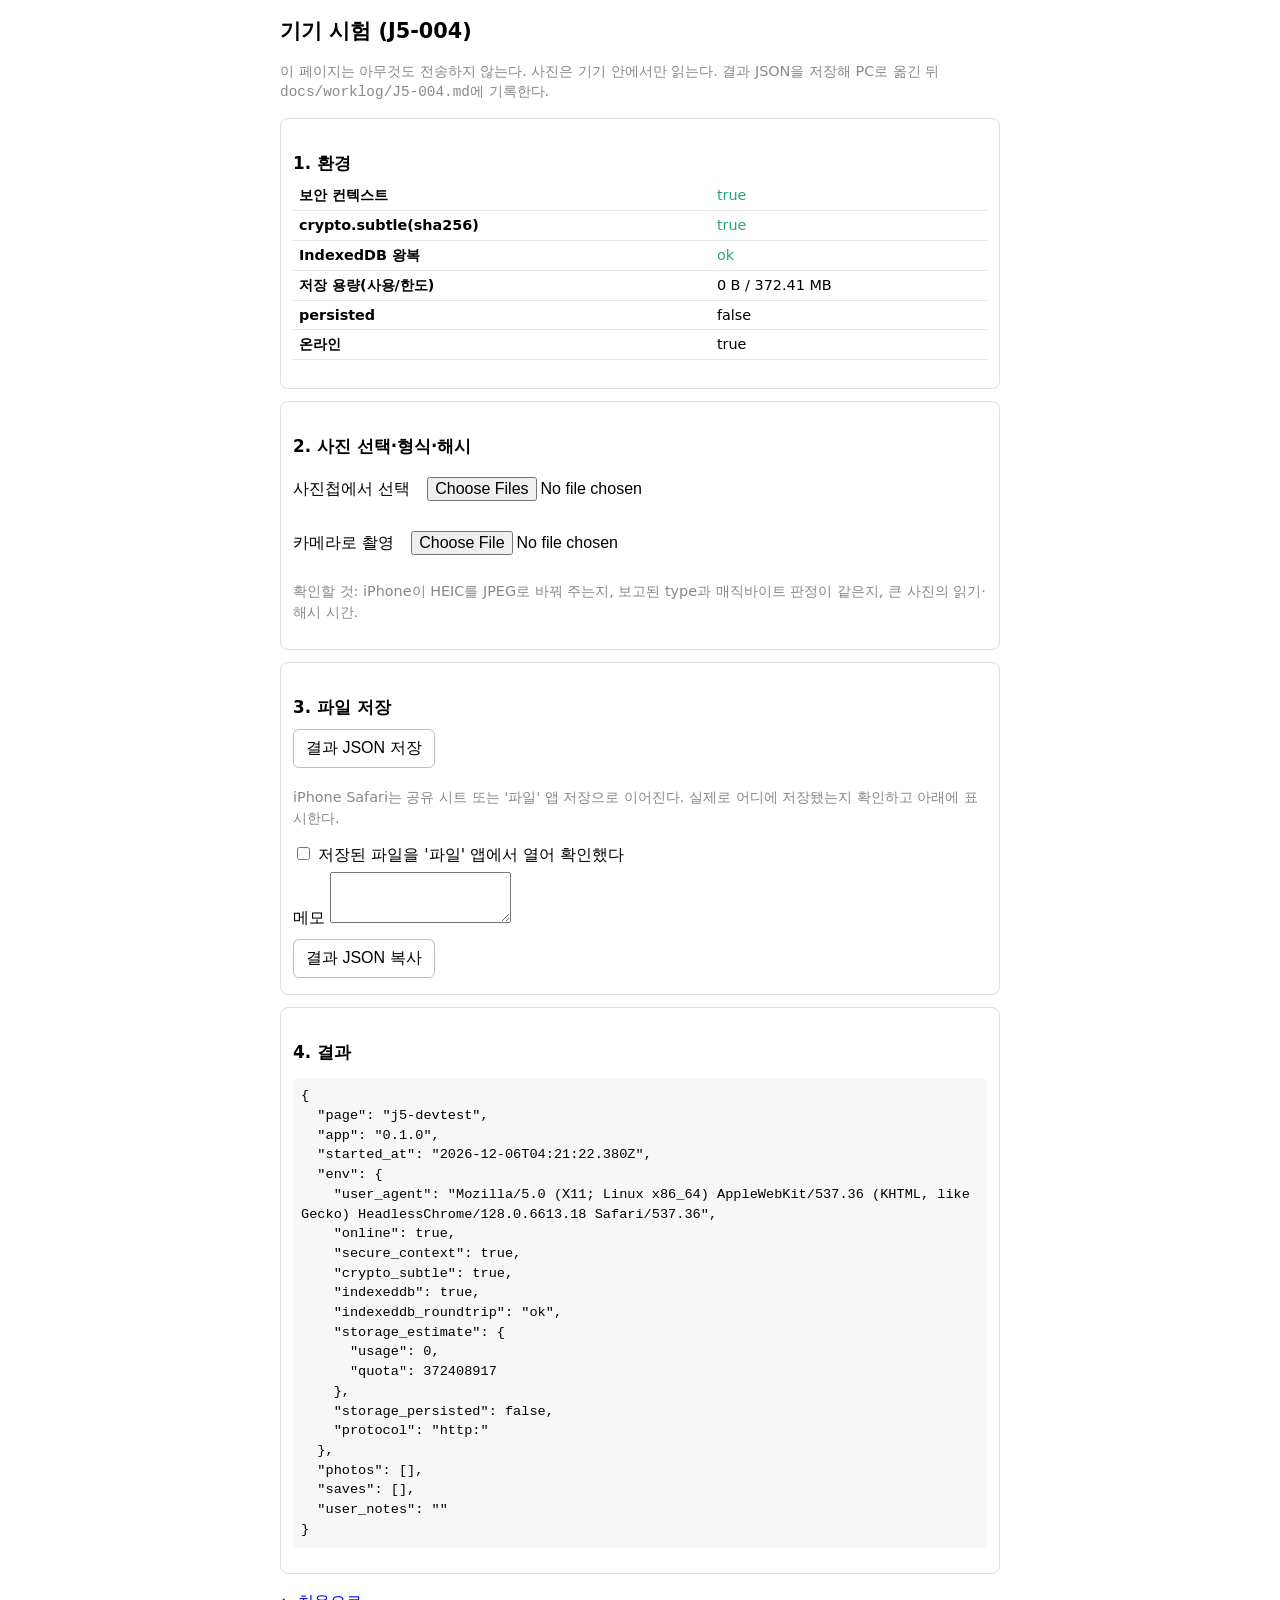
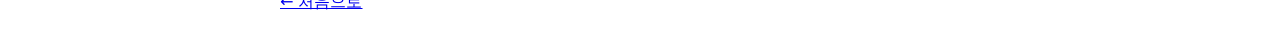
==== web/devtest.html @ b5958260 "J5-004: web 앱 뼈대와 기기 시험 페이지 - web/index.html·app/main.js: R1a 뼈대. CSP default-src 'self', 외부 통신·서비스 " ====
<!doctype html>
<html lang="ko">
<head>
<meta charset="utf-8">
<meta name="viewport" content="width=device-width, initial-scale=1">
<meta http-equiv="Content-Security-Policy" content="default-src 'self'; img-src 'self' blob:; object-src 'none'; base-uri 'none'; form-action 'none'; connect-src 'none'">
<title>J5 기기 시험</title>
<link rel="stylesheet" href="styles.css">
</head>
<body>
<h1>기기 시험 (J5-004)</h1>
<p class="muted">이 페이지는 아무것도 전송하지 않는다. 사진은 기기 안에서만 읽는다. 결과 JSON을 저장해 PC로 옮긴 뒤 <code>docs/worklog/J5-004.md</code>에 기록한다.</p>

<section>
  <h2>1. 환경</h2>
  <table id="env"></table>
  <p id="env-note" class="warn"></p>
</section>

<section>
  <h2>2. 사진 선택·형식·해시</h2>
  <label>사진첩에서 선택 <input id="pick-library" type="file" accept="image/*" multiple></label>
  <label>카메라로 촬영 <input id="pick-camera" type="file" accept="image/*" capture="environment"></label>
  <p class="muted">확인할 것: iPhone이 HEIC를 JPEG로 바꿔 주는지, 보고된 type과 매직바이트 판정이 같은지, 큰 사진의 읽기·해시 시간.</p>
  <div id="photos"></div>
</section>

<section>
  <h2>3. 파일 저장</h2>
  <button id="save">결과 JSON 저장</button>
  <p class="muted">iPhone Safari는 공유 시트 또는 '파일' 앱 저장으로 이어진다. 실제로 어디에 저장됐는지 확인하고 아래에 표시한다.</p>
  <label><input id="confirm-save" type="checkbox"> 저장된 파일을 '파일' 앱에서 열어 확인했다</label>
  <label>메모 <textarea id="notes" rows="3" style="width:100%"></textarea></label>
  <button id="copy">결과 JSON 복사</button> <span id="copy-note" class="muted"></span>
</section>

<section>
  <h2>4. 결과</h2>
  <pre id="results"></pre>
</section>
<p><a href="index.html">← 처음으로</a></p>
<script type="module" src="app/devtest.js"></script>
</body>
</html>
---- web/styles.css ----
:root { color-scheme: light dark; font-family: -apple-system, system-ui, sans-serif; line-height: 1.45; }
body { margin: 0; padding: 16px; max-width: 720px; margin-inline: auto; }
h1 { font-size: 1.3rem; margin: 0 0 8px; }
h2 { font-size: 1.05rem; margin: 20px 0 6px; }
section { border: 1px solid #8884; border-radius: 8px; padding: 12px; margin: 12px 0; }
button, input[type=file] { font-size: 1rem; padding: 8px 12px; margin: 4px 0; }
button { border: 1px solid #8888; border-radius: 6px; background: transparent; color: inherit; }
button:disabled { opacity: .5; }
pre { white-space: pre-wrap; word-break: break-all; font-size: .85rem; background: #8881; padding: 8px; border-radius: 6px; }
.muted { color: #888; font-size: .9rem; }
.ok { color: #2a7; } .bad { color: #c33; } .warn { color: #c80; }
label { display: block; margin: 6px 0; }
table { border-collapse: collapse; width: 100%; font-size: .9rem; }
td, th { border-bottom: 1px solid #8883; padding: 4px 6px; text-align: left; vertical-align: top; }
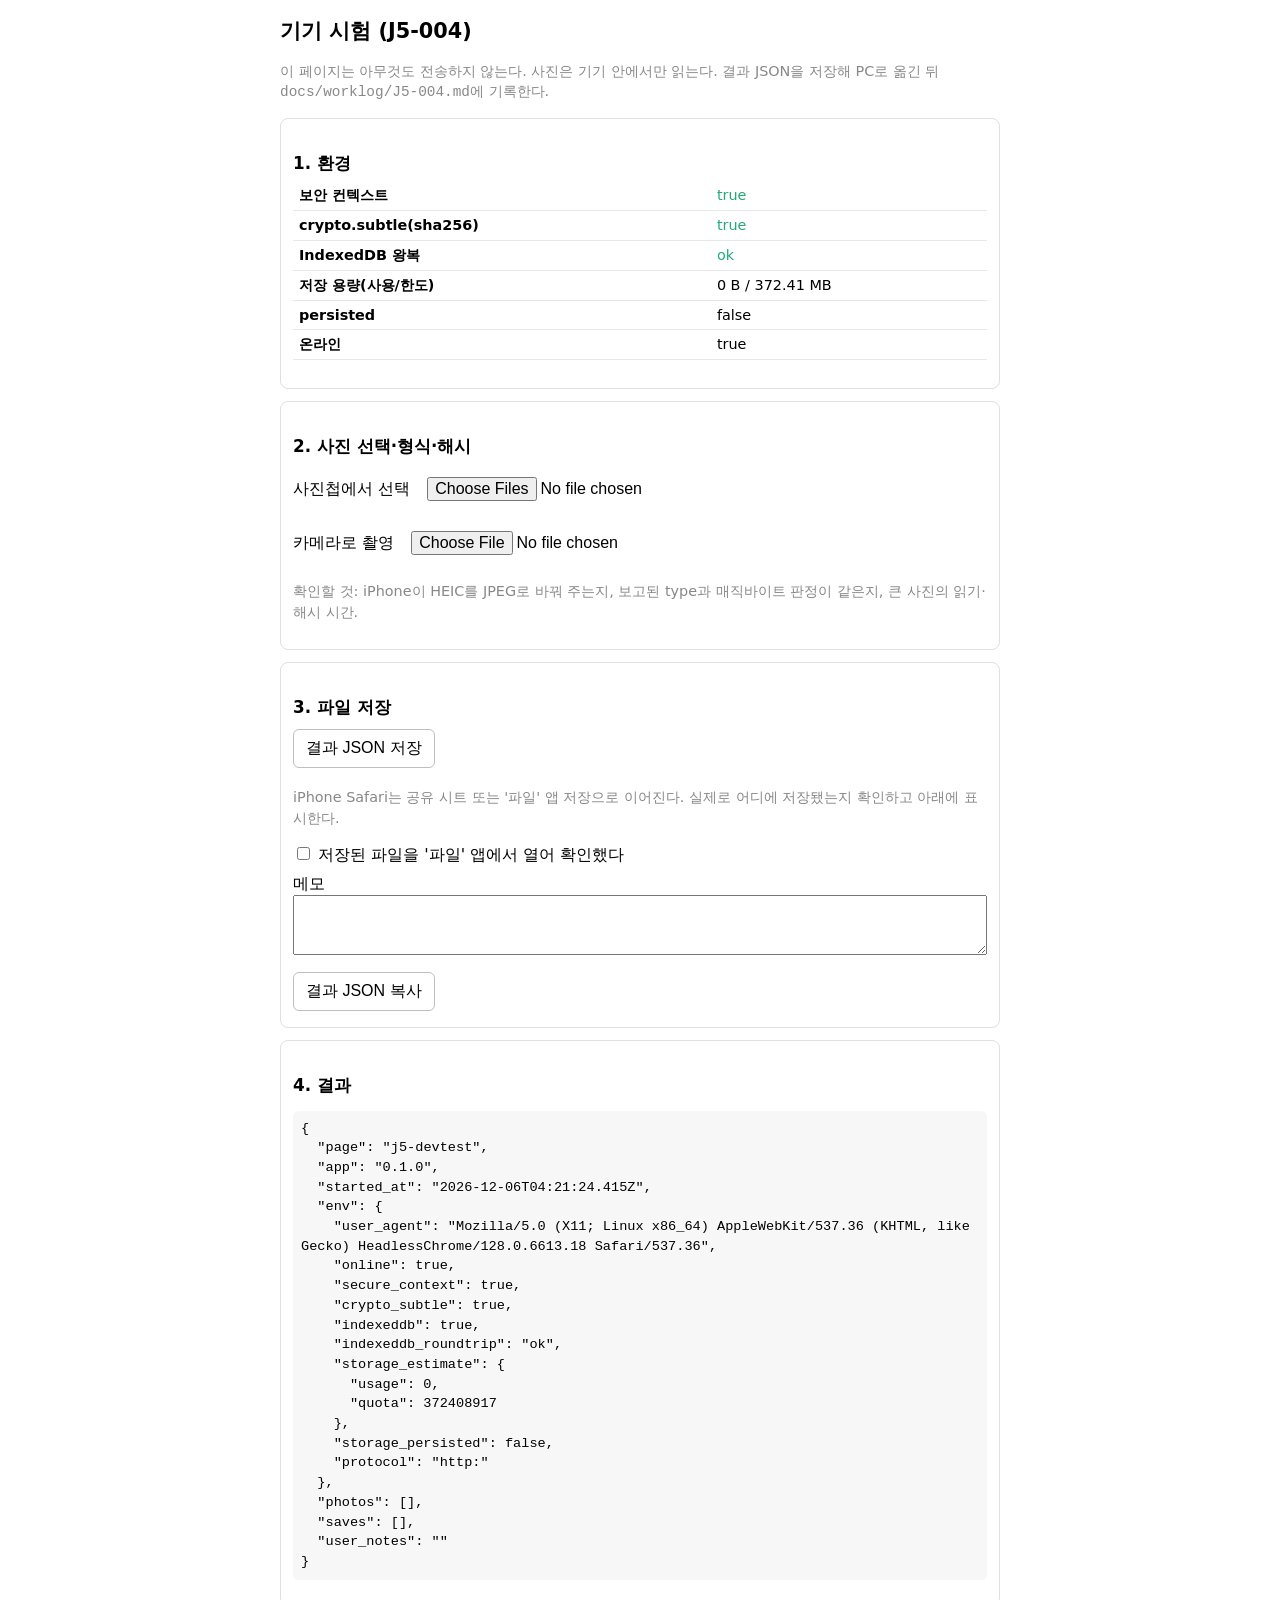
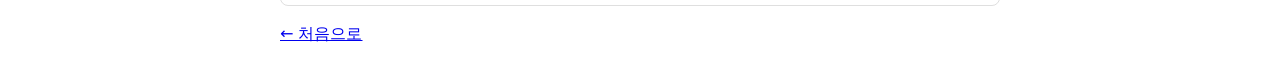
==== commit cf1b1a75: "J5-004: 인라인 style 제거(CSP), SVG favicon 추가 헤드리스 Chromium CDP 점검에서 확인한 CSP 위반 로그와 favicon 404를 정리했다.  " ====
--- a/web/devtest.html
+++ b/web/devtest.html
@@ -5,6 +5,7 @@
 <meta name="viewport" content="width=device-width, initial-scale=1">
 <meta http-equiv="Content-Security-Policy" content="default-src 'self'; img-src 'self' blob:; object-src 'none'; base-uri 'none'; form-action 'none'; connect-src 'none'">
 <title>J5 기기 시험</title>
+<link rel="icon" href="favicon.svg" type="image/svg+xml">
 <link rel="stylesheet" href="styles.css">
 </head>
 <body>
@@ -30,7 +31,7 @@
   <button id="save">결과 JSON 저장</button>
   <p class="muted">iPhone Safari는 공유 시트 또는 '파일' 앱 저장으로 이어진다. 실제로 어디에 저장됐는지 확인하고 아래에 표시한다.</p>
   <label><input id="confirm-save" type="checkbox"> 저장된 파일을 '파일' 앱에서 열어 확인했다</label>
-  <label>메모 <textarea id="notes" rows="3" style="width:100%"></textarea></label>
+  <label>메모 <textarea id="notes" rows="3"></textarea></label>
   <button id="copy">결과 JSON 복사</button> <span id="copy-note" class="muted"></span>
 </section>
 
--- a/web/styles.css
+++ b/web/styles.css
@@ -12,3 +12,4 @@
 label { display: block; margin: 6px 0; }
 table { border-collapse: collapse; width: 100%; font-size: .9rem; }
 td, th { border-bottom: 1px solid #8883; padding: 4px 6px; text-align: left; vertical-align: top; }
+textarea { width: 100%; box-sizing: border-box; font-size: 1rem; }
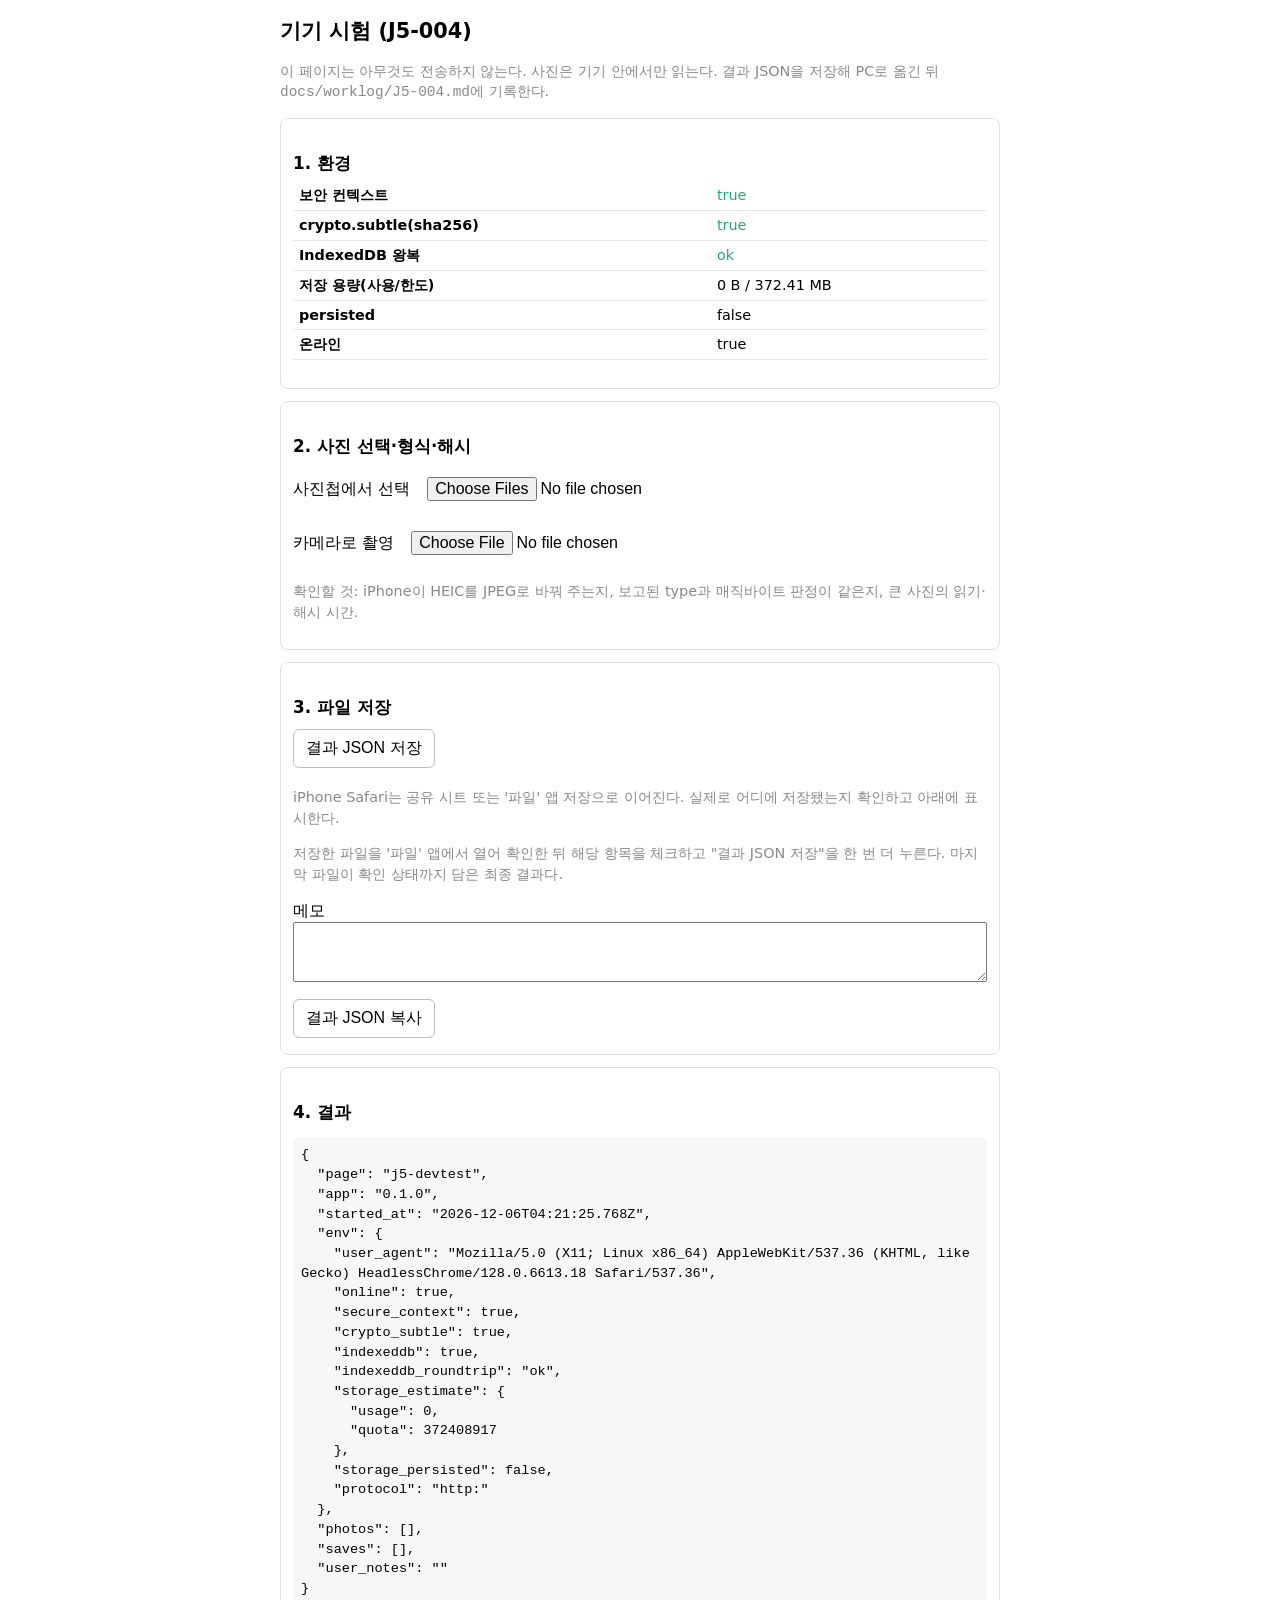
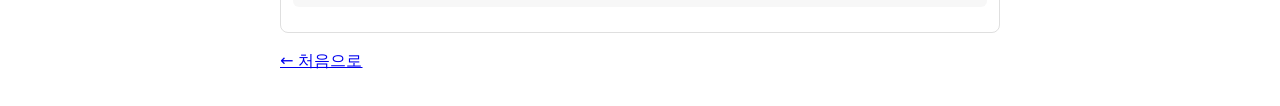
==== commit b5780363: "J5-004: 리뷰 반영 - 저장 항목별 확인, 결과 JSON에 저장 시도 포함, 파일명 텍스트 렌더링 - 저장 시도마다 확인 체크박스를 따로 두어 다른 시도를 확인된 것으로 기록" ====
--- a/web/devtest.html
+++ b/web/devtest.html
@@ -30,7 +30,8 @@
   <h2>3. 파일 저장</h2>
   <button id="save">결과 JSON 저장</button>
   <p class="muted">iPhone Safari는 공유 시트 또는 '파일' 앱 저장으로 이어진다. 실제로 어디에 저장됐는지 확인하고 아래에 표시한다.</p>
-  <label><input id="confirm-save" type="checkbox"> 저장된 파일을 '파일' 앱에서 열어 확인했다</label>
+  <div id="saves"></div>
+  <p class="muted">저장한 파일을 '파일' 앱에서 열어 확인한 뒤 해당 항목을 체크하고 "결과 JSON 저장"을 한 번 더 누른다. 마지막 파일이 확인 상태까지 담은 최종 결과다.</p>
   <label>메모 <textarea id="notes" rows="3"></textarea></label>
   <button id="copy">결과 JSON 복사</button> <span id="copy-note" class="muted"></span>
 </section>
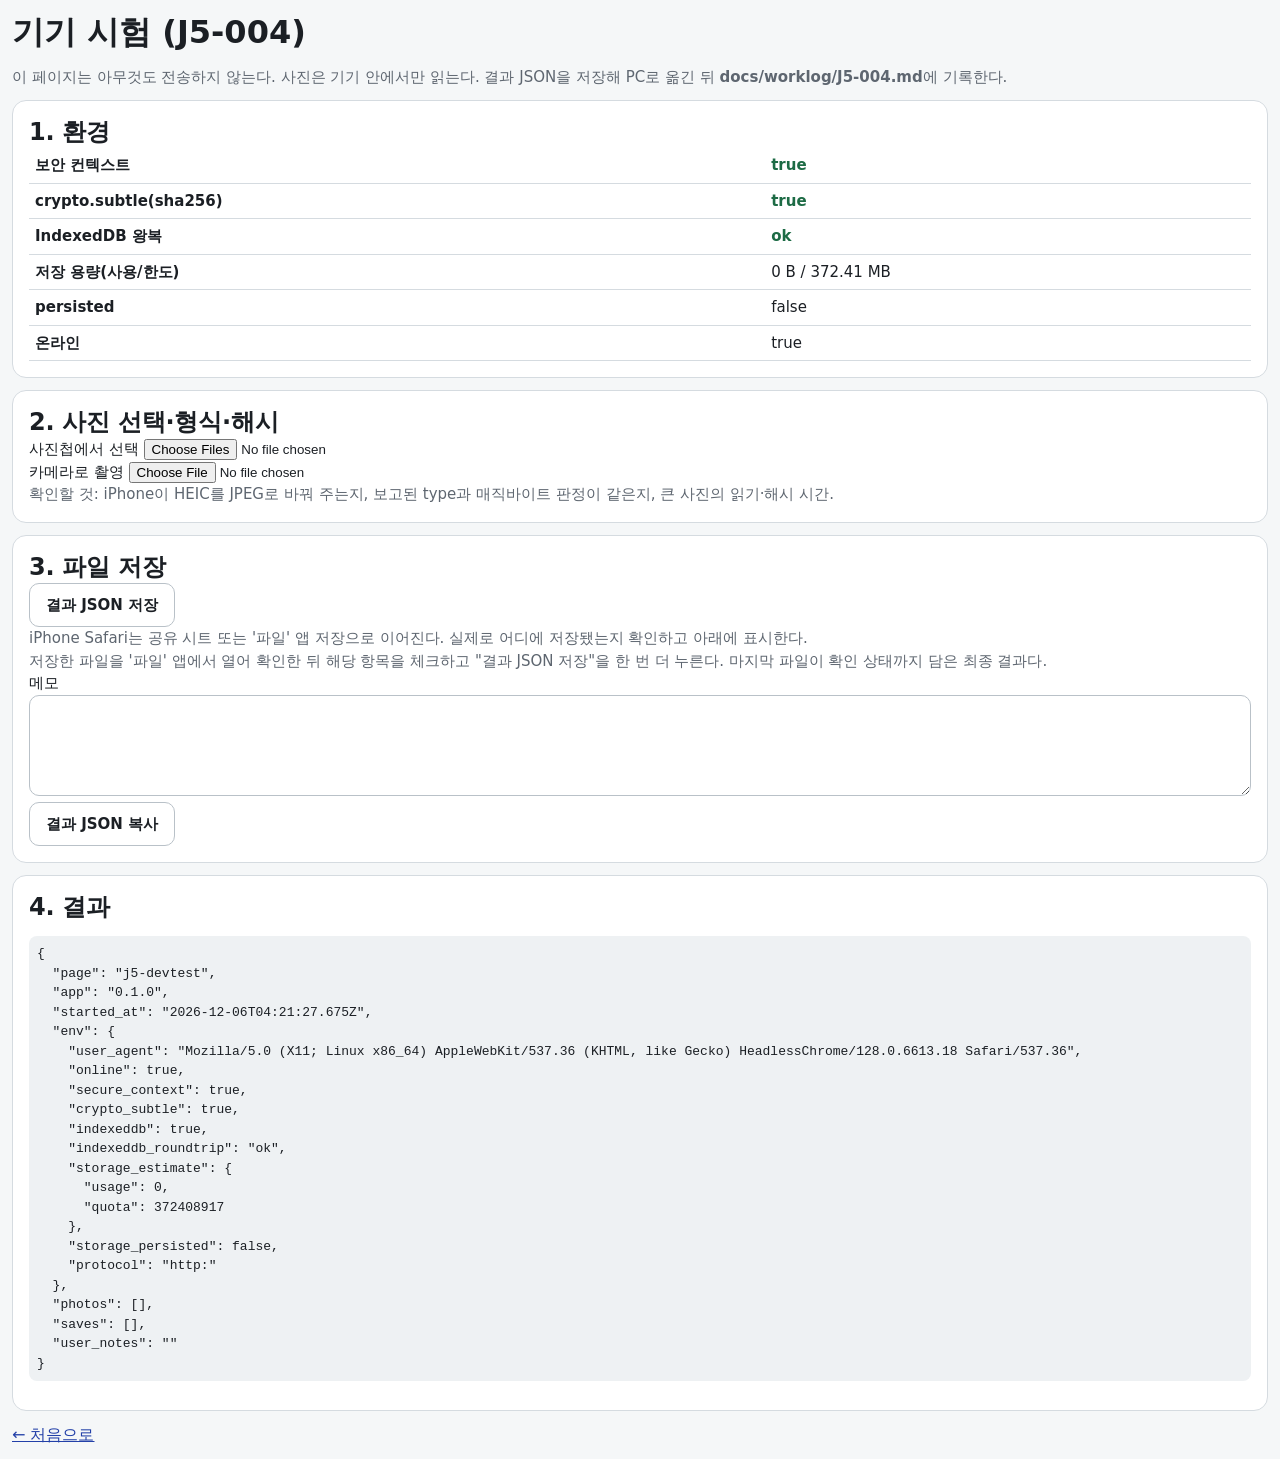
==== commit bb03f349: "J5-059: 정적 HTTPS 배포 준비 (Cloudflare Pages, j5.dooduk.com) - ADR-24: web/ 폴더만 Cloudflare Pages 에 빌드 없이" ====
--- a/web/devtest.html
+++ b/web/devtest.html
@@ -40,7 +40,7 @@
   <h2>4. 결과</h2>
   <pre id="results"></pre>
 </section>
-<p><a href="index.html">← 처음으로</a></p>
+<p><a href="./">← 처음으로</a></p>
 <script type="module" src="app/devtest.js"></script>
 </body>
 </html>
--- a/web/styles.css
+++ b/web/styles.css
@@ -1,15 +1,472 @@
-:root { color-scheme: light dark; font-family: -apple-system, system-ui, sans-serif; line-height: 1.45; }
-body { margin: 0; padding: 16px; max-width: 720px; margin-inline: auto; }
-h1 { font-size: 1.3rem; margin: 0 0 8px; }
-h2 { font-size: 1.05rem; margin: 20px 0 6px; }
-section { border: 1px solid #8884; border-radius: 8px; padding: 12px; margin: 12px 0; }
-button, input[type=file] { font-size: 1rem; padding: 8px 12px; margin: 4px 0; }
-button { border: 1px solid #8888; border-radius: 6px; background: transparent; color: inherit; }
-button:disabled { opacity: .5; }
-pre { white-space: pre-wrap; word-break: break-all; font-size: .85rem; background: #8881; padding: 8px; border-radius: 6px; }
-.muted { color: #888; font-size: .9rem; }
-.ok { color: #2a7; } .bad { color: #c33; } .warn { color: #c80; }
-label { display: block; margin: 6px 0; }
-table { border-collapse: collapse; width: 100%; font-size: .9rem; }
-td, th { border-bottom: 1px solid #8883; padding: 4px 6px; text-align: left; vertical-align: top; }
-textarea { width: 100%; box-sizing: border-box; font-size: 1rem; }
+/* 종로5가 투자지도 현장 앱 (J5-054 "지적 야장"). 외부 글꼴·이미지·프레임워크 없음 (CSP default-src 'self'). 인라인 style 속성은 쓰지 않는다.
+   측량 야장과 지적도에서 가져온 색: 차가운 종이 바탕, 먹 글, 청색 잉크(주 행동·선택), 지적 적색(지도의 필지선·지번에만), 형광펜 노랑(아직 PC 로 보내지 않은 기록).
+   라이트·다크는 토큰만 바꾼다. */
+
+:root {
+  color-scheme: light;
+  --paper: #f5f7f8;      /* 바탕: 차가운 야장 종이 */
+  --sheet: #ffffff;      /* 시트·입력면 */
+  --sheet-2: #eef1f3;    /* 눌린 면·보조 면 */
+  --ink: #1b1f24;        /* 본문 */
+  --pencil: #5e6670;     /* 보조 글 */
+  --rule: #d5dbe0;       /* 괘선 */
+  --rule-strong: #b9c1c8;
+  --blue: #2340a8;       /* 청색 잉크: 주 행동·선택 */
+  --blue-ink: #ffffff;
+  --blue-soft: #e6ebfa;
+  --cad: #c8372d;        /* 지적 적색: 필지선·지번 (장식에 쓰지 않는다) */
+  --marker: #ffe14d;     /* 형광펜: 보낼 기록 */
+  --marker-ink: #2b2500;
+  --ok: #1d6b45;
+  --ok-soft: #e2f1e8;
+  --warn: #8a4b00;
+  --warn-soft: #fff1dc;
+  --danger: #a12a24;
+  --danger-soft: #fbe9e7;
+  --map-bg: #eceff1;
+  --bm-road: #ffffff;
+  --bm-building: #dce1e5;
+  --shadow-float: 0 1px 2px rgba(16, 24, 32, .12), 0 6px 20px rgba(16, 24, 32, .10);
+  --shadow-sheet: 0 -1px 0 rgba(16, 24, 32, .06), 0 -8px 28px rgba(16, 24, 32, .10);
+
+  --t-xs: .8125rem;   /* 13 */
+  --t-s: .9375rem;    /* 15 */
+  --t-m: 1.0625rem;   /* 17 본문 (햇빛 아래에서 읽히는 크기) */
+  --t-l: 1.25rem;     /* 20 */
+  --t-xl: 1.5rem;     /* 24 */
+  --t-xxl: 1.875rem;  /* 30 지번 */
+
+  --s-1: 4px; --s-2: 8px; --s-3: 12px; --s-4: 16px; --s-5: 24px; --s-6: 32px;
+  --r-btn: 10px; --r-card: 14px; --r-sheet: 18px; --r-pill: 999px;
+  --touch: 44px;
+  --appbar-h: 48px;
+  --banner-h: 0px;       /* 오프라인 배너의 실제 높이 (main.js syncBannerSpace) */
+  --nav-h: 58px;
+  --safe-top: env(safe-area-inset-top, 0px);
+  --safe-bottom: env(safe-area-inset-bottom, 0px);
+  --content-max: 720px;
+  font-family: -apple-system, BlinkMacSystemFont, "Apple SD Gothic Neo", "Pretendard Variable", Pretendard, "Noto Sans KR", system-ui, sans-serif;
+  font-size: 16px;
+  line-height: 1.5;
+  -webkit-text-size-adjust: 100%;
+  font-feature-settings: "tnum" 1;
+}
+@media (prefers-color-scheme: dark) {
+  :root {
+    color-scheme: dark;
+    --paper: #121518; --sheet: #1b1f24; --sheet-2: #252a31; --ink: #e8ebee; --pencil: #9aa3ad; --rule: #2e353d; --rule-strong: #46505a;
+    --blue: #8ea6ff; --blue-ink: #0d1430; --blue-soft: #1e2747; --cad: #f07a6e; --marker: #ffe14d; --marker-ink: #2b2500;
+    --ok: #74c99c; --ok-soft: #173023; --warn: #e8ad52; --warn-soft: #33270f; --danger: #f28b82; --danger-soft: #3a1f1d;
+    --map-bg: #161a1e; --bm-road: #2a3036; --bm-building: #303841;
+    --shadow-float: 0 0 0 1px #2e353d, 0 6px 20px rgba(0, 0, 0, .4); --shadow-sheet: 0 -1px 0 #2e353d, 0 -8px 28px rgba(0, 0, 0, .45);
+  }
+}
+
+/* ---- 기본 ---- */
+* { box-sizing: border-box; }
+[hidden] { display: none !important; }
+html, body { margin: 0; }
+body { background: var(--paper); color: var(--ink); min-height: 100%; }
+h1, h2, h3, h4 { margin: 0; line-height: 1.3; text-wrap: balance; font-weight: 700; }
+h2 { font-size: var(--t-xl); letter-spacing: -.01em; }
+h3 { font-size: var(--t-m); }
+h4 { font-size: var(--t-s); }
+h2:focus, h3:focus { outline: none; } /* 화면 전환 시 프로그램으로 옮기는 포커스(조작 대상 아님). 조작 요소는 아래 focus-visible */
+p { margin: 0; }
+a { color: var(--blue); }
+code { font-family: inherit; font-weight: 600; overflow-wrap: anywhere; }
+.num { font-variant-numeric: tabular-nums; overflow-wrap: anywhere; }
+.small { font-size: var(--t-xs); }
+.pencil, .muted { color: var(--pencil); font-size: var(--t-s); }
+.pencil.small { font-size: var(--t-xs); }
+.help { color: var(--pencil); font-size: var(--t-s); line-height: 1.6; }
+.note { font-size: var(--t-s); }
+.note:empty { display: none; }
+.ok { color: var(--ok); font-size: var(--t-s); font-weight: 600; }
+.bad { color: var(--danger); font-size: var(--t-s); font-weight: 600; }
+.warn { color: var(--warn); font-size: var(--t-s); font-weight: 600; }
+.count { color: var(--pencil); font-size: var(--t-m); font-weight: 600; }
+.sr-only { position: absolute; width: 1px; height: 1px; overflow: hidden; clip: rect(0 0 0 0); white-space: nowrap; }
+:focus-visible { outline: 3px solid var(--blue); outline-offset: 2px; }
+@media (prefers-reduced-motion: reduce) { *, *::before, *::after { transition: none !important; animation: none !important; scroll-behavior: auto !important; } }
+
+/* ---- 앱 바 ---- */
+.appbar { position: fixed; top: 0; left: 0; right: 0; z-index: 20; background: var(--paper); border-bottom: 1px solid var(--rule); padding-top: var(--safe-top); }
+.appbar-inner { height: var(--appbar-h); padding: 0 var(--s-4); display: flex; align-items: center; gap: var(--s-3); max-width: 1200px; margin-inline: auto; }
+.wordmark { font-size: var(--t-s); font-weight: 700; letter-spacing: -.01em; }
+.mode-badge { margin-left: auto; border-radius: var(--r-pill); padding: 3px 11px; font-size: var(--t-xs); font-weight: 700; color: var(--pencil); border: 1.5px dashed var(--rule-strong); white-space: nowrap; }
+.mode-badge.mode-private_real { color: var(--blue-ink); background: var(--blue); border: 1.5px solid var(--blue); }
+.banner { display: block; padding: 8px var(--s-4); font-size: var(--t-s); font-weight: 600; }
+.banner-offline { background: var(--warn-soft); color: var(--warn); border-top: 1px solid var(--rule); }
+.banner-error { background: var(--danger-soft); color: var(--danger); margin: var(--s-4); border-radius: var(--r-btn); }
+
+main { padding-top: calc(var(--appbar-h) + var(--safe-top) + var(--banner-h)); padding-bottom: calc(var(--nav-h) + var(--safe-bottom) + var(--s-2)); }
+
+/* ---- 버튼 ---- */
+button { font: inherit; font-size: var(--t-s); font-weight: 700; min-height: var(--touch); padding: 8px 16px; border-radius: var(--r-btn); border: 1.5px solid var(--rule-strong); background: var(--sheet); color: var(--ink); cursor: pointer; -webkit-tap-highlight-color: transparent; }
+button:active:not(:disabled) { background: var(--sheet-2); }
+button:disabled { opacity: .4; cursor: default; }
+button.primary { background: var(--blue); color: var(--blue-ink); border-color: var(--blue); }
+button.primary:active:not(:disabled) { filter: brightness(.92); background: var(--blue); }
+button.secondary { color: var(--blue); border-color: var(--blue); }
+button.danger { color: var(--danger); border-color: currentColor; background: transparent; }
+button.quiet { background: transparent; border-color: transparent; color: var(--blue); padding-inline: 4px; font-weight: 600; }
+button.big { min-height: 52px; font-size: var(--t-m); }
+.file-btn { display: inline-flex; align-items: center; justify-content: center; min-height: var(--touch); padding: 8px 16px; border-radius: var(--r-btn); border: 1.5px solid var(--blue); color: var(--blue); font-weight: 700; font-size: var(--t-s); cursor: pointer; position: relative; overflow: hidden; background: var(--sheet); text-align: center; }
+.file-btn.primary-file { background: var(--blue); color: var(--blue-ink); }
+.file-btn.wide { width: 100%; }
+.file-btn.camera { min-height: 56px; border-style: dashed; font-size: var(--t-m); }
+.file-btn input { position: absolute; inset: 0; opacity: 0; width: 100%; height: 100%; cursor: pointer; font-size: 1rem; }
+.file-btn:focus-within { outline: 3px solid var(--blue); outline-offset: 2px; }
+.card-actions { display: flex; flex-wrap: wrap; gap: var(--s-2); align-items: center; }
+.card-actions > .big { flex: 1 1 auto; }
+/* 지도 위의 원형·사각 도구 버튼 */
+.tool { min-width: var(--touch); min-height: var(--touch); padding: 0 10px; border-radius: 12px; border: 1px solid var(--rule); background: var(--sheet); color: var(--ink); font-size: 1.25rem; font-weight: 600; line-height: 1; box-shadow: var(--shadow-float); }
+.tool[aria-pressed="true"] { background: var(--blue); color: var(--blue-ink); border-color: var(--blue); }
+.tool.close { box-shadow: none; border-color: transparent; background: transparent; font-size: 1.1rem; color: var(--pencil); }
+
+/* ---- 폼 ---- */
+label { display: block; font-size: var(--t-s); }
+.field { display: grid; gap: 6px; }
+.field > span:first-child, .field-name { font-weight: 700; font-size: var(--t-s); }
+.field-hint { color: var(--pencil); font-size: var(--t-xs); line-height: 1.55; }
+input[type=text], input[type=search], input[type=password], input[type=number], input[type=datetime-local], input[type=date], select, textarea {
+  width: 100%; font: inherit; font-size: var(--t-m); color: var(--ink); background: var(--sheet); border: 1.5px solid var(--rule-strong); border-radius: var(--r-btn); padding: 10px 12px; min-height: var(--touch);
+}
+input:focus, select:focus, textarea:focus { border-color: var(--blue); outline: none; box-shadow: 0 0 0 3px var(--blue-soft); }
+textarea { resize: vertical; line-height: 1.55; }
+.check { display: flex; align-items: center; gap: var(--s-2); min-height: var(--touch); }
+.check input { width: 22px; height: 22px; margin: 0; accent-color: var(--blue); }
+.stack { display: grid; gap: var(--s-4); }
+
+/* ---- 배지 ---- */
+.badge { display: inline-block; border-radius: var(--r-pill); padding: 1px 9px; font-size: .75rem; font-weight: 700; vertical-align: middle; white-space: nowrap; background: var(--sheet-2); color: var(--pencil); }
+.badges { display: inline-flex; flex-wrap: wrap; gap: 4px; }
+.badges:empty { display: none; }
+.badge.mode-synthetic { background: transparent; color: var(--pencil); border: 1px dashed var(--rule-strong); }
+.badge.mode-private_real { background: var(--blue-soft); color: var(--blue); }
+.badge.state-saved { background: var(--marker); color: var(--marker-ink); }
+.badge.state-exported { background: var(--sheet-2); color: var(--pencil); }
+.badge.status-change_observed { background: var(--ink); color: var(--paper); }
+.badge.status-no_change { background: var(--sheet-2); color: var(--ink); }
+.badge.status-hard_to_confirm { background: transparent; color: var(--pencil); border: 1px solid var(--rule-strong); }
+.badge.src-device { background: var(--sheet-2); color: var(--ink); }
+.badge.src-pc { background: var(--blue-soft); color: var(--blue); }
+.badge.track-watchlist { background: var(--blue-soft); color: var(--blue); }
+.badge.track-purchase_ready { background: var(--ok-soft); color: var(--ok); }
+.badge.track-background { background: var(--sheet-2); color: var(--pencil); }
+.badge.track-hold { background: var(--warn-soft); color: var(--warn); }
+.badge.track-excluded, .badge.track-archived { background: var(--sheet-2); color: var(--pencil); text-decoration: line-through; }
+.badge.src-pending { background: var(--warn-soft); color: var(--warn); }
+.badge.match-exact { background: var(--ok-soft); color: var(--ok); }
+.badge.match-prefix { background: var(--warn-soft); color: var(--warn); }
+.badge.kind-transaction { background: var(--ink); color: var(--paper); }
+.badge.kind-attrs { background: var(--sheet-2); color: var(--cad); }
+
+/* ---- 줄 목록 (야장의 괘선) ---- */
+ul.rows { list-style: none; margin: 0; padding: 0; border-top: 1px solid var(--rule); }
+ul.rows > li { border-bottom: 1px solid var(--rule); }
+ul.rows > li.empty { padding: var(--s-4) 0; color: var(--pencil); font-size: var(--t-s); }
+ul.plain { list-style: none; padding: 0; margin: 0; }
+ul.plain li { padding: 8px 0; border-top: 1px solid var(--rule); font-size: var(--t-s); }
+ul.plain li:first-child { border-top: none; }
+ul.plain li.empty { color: var(--pencil); }
+
+/* 대상 줄: 왼쪽 큰 칸은 고르기(지도에서 보기), 오른쪽은 바로 기록 */
+.target-list > li { display: grid; grid-template-columns: 1fr auto; align-items: center; gap: 0 var(--s-2); position: relative; }
+.target-list > li.selected::before { content: ""; position: absolute; left: calc(-1 * var(--s-4)); top: 8px; bottom: 8px; width: 4px; border-radius: 0 3px 3px 0; background: var(--blue); }
+.row-main { display: grid; gap: 2px; text-align: left; width: 100%; min-height: 64px; padding: 10px 0; border: none; border-radius: 0; background: transparent; color: inherit; font-weight: 400; }
+.row-main:active:not(:disabled) { background: transparent; }
+.row-main .title { font-size: var(--t-m); font-weight: 700; overflow-wrap: anywhere; }
+.row-main .sub { font-size: var(--t-xs); color: var(--pencil); overflow-wrap: anywhere; }
+.row-main .meta { display: flex; flex-wrap: wrap; align-items: center; gap: 4px 8px; font-size: var(--t-xs); color: var(--pencil); }
+.row-act { min-width: 64px; }
+.row-extra { grid-column: 1 / -1; display: flex; flex-wrap: wrap; gap: 6px; align-items: center; padding-bottom: 10px; margin-top: -4px; }
+.unsent { background: var(--marker); color: var(--marker-ink); font-weight: 700; padding: 0 5px; border-radius: 3px; }
+
+/* 찾기 결과·조건 결과 */
+.pick-list > li { display: flex; align-items: center; gap: var(--s-2); padding: 8px 0; }
+.pick-list > li .title { font-weight: 700; flex: 1 1 auto; min-width: 0; overflow-wrap: anywhere; }
+.pick-list > li .sub { flex-basis: 100%; order: 3; font-size: var(--t-xs); color: var(--pencil); }
+.pick-list > li button { flex: none; }
+
+/* 필지 안의 대상 */
+.inside-list > li { display: flex; flex-wrap: wrap; align-items: center; gap: 6px 8px; padding: 8px 0; }
+.inside-list > li .title { font-weight: 700; flex: 1 1 120px; min-width: 0; }
+.inside-list > li > button { margin-left: auto; }
+.inside-list > li.empty, .inside-list > li.warn { display: block; }
+
+/* ---- 현장 화면: 지도 + 시트 ---- */
+.view-field { position: fixed; left: 0; right: 0; top: calc(var(--appbar-h) + var(--safe-top) + var(--banner-h)); bottom: calc(var(--nav-h) + var(--safe-bottom)); overflow: hidden; }
+.field-map { position: absolute; inset: 0; }
+#map-svg { display: block; width: 100%; height: 100%; background: var(--map-bg); touch-action: none; user-select: none; -webkit-user-select: none; -webkit-touch-callout: none; cursor: grab; }
+.map-empty { position: absolute; inset: 0 0 auto 0; height: 38%; display: grid; place-items: center; text-align: center; padding: var(--s-5); color: var(--pencil); font-size: var(--t-s); pointer-events: none; }
+.map-empty strong { display: block; color: var(--ink); font-size: var(--t-m); margin-bottom: 4px; }
+/* 자료가 없을 때는 지도 조작을 감춘다 (누를 것이 없다) */
+.field-map:has(#map-empty:not([hidden])) .map-tools, .field-map:has(#map-empty:not([hidden])) .map-chips { visibility: hidden; }   /* 자리는 남겨 지도 맞추기의 위쪽 여백이 바뀌지 않게 */
+.map-top { position: absolute; top: var(--s-3); left: var(--s-3); right: calc(var(--s-3) + var(--touch) + var(--s-2)); display: grid; gap: var(--s-2); justify-items: start; pointer-events: none; }
+.map-top > * { pointer-events: auto; }
+.map-search { width: 100%; max-width: 480px; display: flex; align-items: center; background: var(--sheet); border-radius: 12px; box-shadow: var(--shadow-float); border: 1px solid var(--rule); }
+.map-search input { flex: 1 1 auto; min-width: 0; border: none; background: transparent; min-height: 46px; font-size: var(--t-m); padding-left: 14px; box-shadow: none; }
+.map-search input:focus { box-shadow: none; }
+.map-search:focus-within { outline: 3px solid var(--blue); outline-offset: 1px; }
+.search-go { flex: none; white-space: nowrap; border: none; background: transparent; color: var(--blue); min-height: 46px; padding: 0 14px; }
+.map-chips { display: flex; flex-wrap: wrap; gap: 6px; }
+.chip { min-height: var(--touch); padding: 0 14px; border-radius: var(--r-pill); border: 1px solid var(--rule); background: var(--sheet); color: var(--ink); font-size: var(--t-xs); font-weight: 700; box-shadow: var(--shadow-float); white-space: nowrap; }
+.chip[aria-pressed="true"] { background: var(--ink); color: var(--paper); border-color: var(--ink); }
+.chip:disabled { opacity: .5; }
+.map-tools { position: absolute; top: var(--s-3); right: var(--s-3); display: grid; gap: var(--s-2); }
+.map-tools .tool { width: var(--touch); }
+.zone-legend { max-width: 100%; background: var(--sheet); padding: 6px 10px; border-radius: 10px; box-shadow: var(--shadow-float); }
+.field-sheet { position: absolute; left: 0; right: 0; bottom: 0; z-index: 5; background: var(--sheet); border-radius: var(--r-sheet) var(--r-sheet) 0 0; box-shadow: var(--shadow-sheet); display: flex; flex-direction: column; max-height: 62%; transition: max-height .22s ease; }
+.field-sheet[data-state="peek"] .sheet-body { display: none; }
+.field-sheet[data-state="full"] { max-height: 100%; border-radius: 0; }
+.sheet-grip { display: grid; place-items: center; width: 100%; min-height: 26px; padding: 8px 0 2px; border: none; border-radius: var(--r-sheet) var(--r-sheet) 0 0; background: transparent; }
+.sheet-grip .grip { width: 40px; height: 5px; border-radius: 3px; background: var(--rule-strong); }
+.sheet-head { display: flex; align-items: center; gap: var(--s-3); padding: 2px var(--s-4) var(--s-3); }
+.sheet-title { font-size: var(--t-l); white-space: nowrap; }
+.sheet-title .num { color: var(--pencil); font-weight: 600; }
+.sheet-counts { display: flex; flex-wrap: wrap; gap: 0 10px; font-size: var(--t-xs); color: var(--pencil); min-width: 0; }
+.sheet-counts .to-send.has .num { background: var(--marker); color: var(--marker-ink); font-weight: 700; padding: 0 4px; border-radius: 3px; }
+.sheet-head > button { margin-left: auto; flex: none; }
+.sheet-body { overflow-y: auto; overscroll-behavior: contain; padding: 0 var(--s-4) calc(var(--s-5)); display: grid; gap: var(--s-4); align-content: start; }
+
+/* 고른 대상·필지 카드 (시트 맨 위) */
+.target-card, .parcel-card, .start-card { display: grid; gap: var(--s-2); padding: var(--s-4) 0; border-bottom: 2px solid var(--ink); }
+.sheet-body > .target-card, .sheet-body > .parcel-card, .sheet-body > .start-card { padding-top: 0; }
+.card-head { display: flex; align-items: flex-start; gap: var(--s-2); }
+.card-title { flex: 1 1 auto; min-width: 0; display: grid; gap: 4px; }
+.card-title strong { font-size: var(--t-xl); line-height: 1.25; overflow-wrap: anywhere; letter-spacing: -.01em; }
+.card-title .badge { justify-self: start; }
+.card-head .close { margin: -6px -10px 0 0; }
+.jibun { font-size: var(--t-xxl) !important; font-weight: 800; }
+.start-card h3 { font-size: var(--t-l); }
+.start-card p { font-size: var(--t-s); color: var(--pencil); line-height: 1.6; }
+.start-card .quiet { justify-self: start; }
+.sub-title { margin-top: var(--s-2); color: var(--pencil); font-size: var(--t-xs); font-weight: 700; }
+
+/* 사실 목록 (필지 속성·연도별 요약) */
+ul.facts { list-style: none; margin: 0; padding: 0; display: grid; font-size: var(--t-s); }
+ul.facts li { display: grid; grid-template-columns: 6em 1fr; gap: 8px; padding: 6px 0; border-top: 1px solid var(--rule); }
+ul.facts li:first-child { border-top: none; }
+ul.facts .k { color: var(--pencil); font-size: var(--t-xs); padding-top: 2px; }
+ul.facts .v { overflow-wrap: anywhere; }
+ul.facts.price-trend li { grid-template-columns: 8.5em 1fr; }
+
+/* 연도별 표 (J5-055): 필지 카드·이력 화면. 괘선 줄, 숫자는 오른쪽 맞춤이 아니라 칸 왼쪽에 tabular-nums 로 둔다 (칸 안 보조 글과 줄 맞춤) */
+.card-years { display: grid; gap: var(--s-2); }
+.card-years > .quiet { justify-self: start; }
+table.years-table { width: 100%; border-collapse: collapse; font-size: var(--t-s); table-layout: fixed; }
+.years-table th, .years-table td { text-align: left; vertical-align: top; padding: 7px 6px 7px 0; border-top: 1px solid var(--rule); overflow-wrap: anywhere; }
+.years-table thead th { white-space: nowrap; border-top: none; padding-top: 0; color: var(--pencil); font-size: var(--t-xs); font-weight: 700; }
+.years-table thead .unit { display: block; font-weight: 400; }
+.years-table th:nth-child(1), .years-table td:nth-child(1) { width: 3.9em; white-space: nowrap; }
+.years-table th:nth-child(3), .years-table td:nth-child(3) { width: 7.2em; }
+.years-table .col-owner { width: 5.4em; }
+.years-table.no-owner .col-owner { display: none; }
+.years-table tbody th { font-weight: 700; font-variant-numeric: tabular-nums; }
+.years-table .num { font-variant-numeric: tabular-nums; font-weight: 600; }
+.years-table .none { color: var(--pencil); font-size: var(--t-xs); padding-top: 9px; }
+.years-table .delta { display: block; font-size: var(--t-xs); font-weight: 600; color: var(--pencil); }
+.years-table .cell-note { display: block; font-size: var(--t-xs); font-weight: 400; color: var(--pencil); white-space: nowrap; }
+/* 최근 거래 (J5-057) */
+.card-deals { display: grid; gap: var(--s-2); }
+.deal-list > li { display: grid; grid-template-columns: 6.6em 1fr; gap: 2px var(--s-2); padding: 8px 0; align-items: baseline; }
+.deal-date { color: var(--pencil); font-size: var(--t-xs); }
+.deal-main { display: flex; flex-wrap: wrap; align-items: baseline; gap: 2px 8px; }
+.deal-main strong { font-size: var(--t-m); }
+.deal-sub { flex-basis: 100%; color: var(--pencil); font-size: var(--t-xs); overflow-wrap: anywhere; }
+.seg { display: flex; flex-wrap: wrap; align-items: center; gap: var(--s-2); }
+.seg button { min-height: 36px; padding: 4px 14px; border-radius: var(--r-pill); font-size: var(--t-xs); border-width: 1px; }
+.seg button[aria-pressed="true"] { background: var(--ink); color: var(--paper); border-color: var(--ink); }
+
+.ext-links { display: flex; flex-wrap: wrap; align-items: center; gap: 6px; font-size: var(--t-xs); color: var(--pencil); }
+.ext-links a { display: inline-flex; align-items: center; min-height: 32px; padding: 0 10px; border: 1px solid var(--rule); border-radius: var(--r-pill); color: var(--blue); text-decoration: none; font-weight: 700; }
+
+/* 접기 */
+details.disclosure { border-top: 1px solid var(--rule); }
+details.disclosure > summary { cursor: pointer; min-height: var(--touch); display: flex; flex-wrap: wrap; align-items: center; gap: 4px 8px; font-weight: 700; font-size: var(--t-s); list-style: none; }
+details.disclosure > summary::-webkit-details-marker { display: none; }
+details.disclosure > summary::after { content: ""; margin-left: auto; width: 8px; height: 8px; border-right: 2px solid var(--pencil); border-bottom: 2px solid var(--pencil); transform: rotate(45deg) translate(-2px, -2px); transition: transform .15s; flex: none; }
+details.disclosure[open] > summary::after { transform: rotate(-135deg) translate(-2px, -2px); }
+details.disclosure[open] { padding-bottom: var(--s-3); }
+details.disclosure > :not(summary) { margin-top: var(--s-2); }
+details.disclosure.quiet > summary { color: var(--pencil); font-weight: 600; }
+.filter-grid { display: grid; grid-template-columns: repeat(2, minmax(0, 1fr)); gap: 10px; align-items: end; }
+.filter-grid label { display: grid; gap: 4px; font-size: var(--t-xs); color: var(--pencil); font-weight: 600; }
+.filter-grid .wide { grid-column: 1 / -1; }
+.filter-grid .check { display: flex; color: var(--ink); font-size: var(--t-s); }
+
+/* ---- 지도 그림 (J5-005, ADR-12) ---- */
+.pt { color: var(--blue); }
+.pt.sel { color: var(--ink); }
+.pt .hit { fill: none; pointer-events: all; }
+.pt .dot { fill: currentColor; stroke: var(--sheet); stroke-width: 2.5; }
+.pt.synthetic .dot { fill: var(--sheet); stroke: currentColor; stroke-width: 2.5; stroke-dasharray: 3 2; }
+.pt.sel .dot { fill: var(--ink); stroke: var(--marker); stroke-width: 5; stroke-dasharray: none; }
+.pt text { font-size: 12.5px; font-weight: 700; fill: var(--ink); paint-order: stroke; stroke: var(--map-bg); stroke-width: 3.5px; pointer-events: none; }
+.layer-scale line { stroke: var(--ink); stroke-width: 2; }
+.layer-scale text { font-size: 11px; font-weight: 600; fill: var(--ink); }
+.map-legend { display: flex; flex-wrap: wrap; gap: 4px 12px; color: var(--pencil); font-size: var(--t-xs); }
+.lg { display: inline-block; width: 11px; height: 11px; border-radius: 50%; vertical-align: -1px; margin-right: 4px; }
+.lg-syn { border: 1.5px dashed var(--blue); }
+.lg-real { background: var(--blue); }
+.lg-sel { background: var(--ink); box-shadow: 0 0 0 2.5px var(--marker); }
+.lg-parcel { border: 1.5px solid var(--cad); border-radius: 2px; }
+.lg-bm { background: var(--bm-building); border: 1px solid var(--rule-strong); border-radius: 2px; }
+.layer-tiles image { pointer-events: none; }
+.map-attrib { font-size: 10px; fill: var(--pencil); paint-order: stroke; stroke: var(--map-bg); stroke-width: 2.5px; pointer-events: none; }
+#map-svg.has-tiles .bm-road-area, #map-svg.has-tiles .bm-building { fill-opacity: .25; }
+#map-svg.has-tiles .bm-road { stroke-opacity: .5; }
+.layer-base path, .layer-road-labels text { pointer-events: none; }
+.bm-road-area { fill: var(--bm-road); stroke: none; }
+.bm-building { fill: var(--bm-building); fill-opacity: .9; stroke: var(--rule-strong); stroke-opacity: .6; stroke-width: .6; }
+.bm-road { fill: none; stroke: var(--bm-road); stroke-width: 2.5; stroke-linecap: round; stroke-linejoin: round; }
+.bm-road.synthetic, .bm-building.synthetic { stroke-dasharray: 3 2; }
+.bm-road-label { font-size: 10px; fill: var(--pencil); text-anchor: middle; dominant-baseline: middle; paint-order: stroke; stroke: var(--map-bg); stroke-width: 2.5px; letter-spacing: .02em; }
+/* 필지: 지적도처럼 적색 경계와 적색 지번 */
+.parcel { fill: var(--sheet); fill-opacity: .35; stroke: var(--cad); stroke-width: 1; stroke-opacity: .8; pointer-events: visiblePainted; }
+.parcel.synthetic { stroke-dasharray: 4 2; }
+.parcel.mark { stroke: var(--blue); stroke-width: 2.5; stroke-opacity: 1; stroke-dasharray: none; }
+.parcel.sel { fill: var(--blue); fill-opacity: .14; stroke: var(--blue); stroke-width: 2.5; stroke-opacity: 1; stroke-dasharray: none; }
+.parcel-label { font-size: 11px; font-weight: 600; fill: var(--cad); text-anchor: middle; dominant-baseline: middle; paint-order: stroke; stroke: var(--map-bg); stroke-width: 2.5px; pointer-events: none; }
+/* 용도지역 색 (J5-025): 토지이음의 관례에 가깝게 주거 노랑, 상업 분홍, 공업 보라, 녹지 초록. 선택 강조가 우선 */
+.parcel.zone-res1 { fill: #fff3b0; fill-opacity: .6; }
+.parcel.zone-res2 { fill: #ffe066; fill-opacity: .6; }
+.parcel.zone-res3 { fill: #ffc078; fill-opacity: .6; }
+.parcel.zone-com { fill: #ffa8a8; fill-opacity: .6; }
+.parcel.zone-ind { fill: #c5b3ff; fill-opacity: .6; }
+.parcel.zone-green { fill: #b2f2bb; fill-opacity: .6; }
+.parcel.zone-rural { fill: #d8e2b8; fill-opacity: .6; }
+.parcel.zone-other { fill: #cfd8dc; fill-opacity: .6; }
+.parcel.sel.zone-res1, .parcel.sel.zone-res2, .parcel.sel.zone-res3, .parcel.sel.zone-com, .parcel.sel.zone-ind, .parcel.sel.zone-green, .parcel.sel.zone-rural, .parcel.sel.zone-other { fill: var(--blue); fill-opacity: .25; }
+.lg-zone { border: 1px solid var(--rule-strong); border-radius: 2px; }
+.lg-zone.zone-res1 { background: #fff3b0; } .lg-zone.zone-res2 { background: #ffe066; } .lg-zone.zone-res3 { background: #ffc078; } .lg-zone.zone-com { background: #ffa8a8; }
+.lg-zone.zone-ind { background: #c5b3ff; } .lg-zone.zone-green { background: #b2f2bb; } .lg-zone.zone-rural { background: #d8e2b8; } .lg-zone.zone-other { background: #cfd8dc; }
+.layer-locate { pointer-events: none; }
+.locate-ring { fill: var(--blue); fill-opacity: .12; stroke: var(--blue); stroke-opacity: .5; stroke-width: 1; }
+.locate-dot { fill: var(--blue); stroke: #fff; stroke-width: 2.5; }
+
+/* ---- 기록·설정 화면 ---- */
+.view-page { max-width: var(--content-max); margin-inline: auto; padding: var(--s-5) var(--s-4) var(--s-6); display: grid; gap: var(--s-5); align-content: start; }
+.page-head h2 { font-size: var(--t-xl); }
+.send-card { background: var(--sheet); border-radius: var(--r-card); padding: var(--s-4); display: grid; gap: var(--s-3); border: 1px solid var(--rule); }
+.send-card h3 { font-size: var(--t-l); }
+.summary { font-size: var(--t-s); line-height: 1.55; }
+.list-head { font-size: var(--t-s); color: var(--pencil); margin-bottom: calc(-1 * var(--s-3)); }
+.record-list > li { display: grid; grid-template-columns: 1fr auto; gap: 2px var(--s-2); padding: 12px 0; align-items: start; }
+.record-list .title { font-weight: 700; font-size: var(--t-m); overflow-wrap: anywhere; }
+.record-list .sub { grid-column: 1 / -1; display: flex; flex-wrap: wrap; gap: 4px 8px; align-items: center; color: var(--pencil); font-size: var(--t-xs); }
+.record-list .note { grid-column: 1 / -1; font-size: var(--t-s); margin-top: 2px; }
+.panel { display: grid; gap: var(--s-3); padding-top: var(--s-4); border-top: 2px solid var(--ink); }
+.panel h3 { font-size: var(--t-l); }
+.data-item { display: grid; gap: var(--s-2); }
+.view-page > details.disclosure:last-child { border-bottom: 1px solid var(--rule); }
+
+/* 보내기 단계 */
+.steps { list-style: none; margin: 0; padding: 0; display: grid; grid-template-columns: repeat(4, 1fr); gap: 4px; }
+.step-item { display: grid; align-content: start; justify-items: center; gap: 4px; text-align: center; font-size: var(--t-xs); color: var(--pencil); padding-top: 8px; border-top: 3px solid var(--rule); }
+.step-n { width: 26px; height: 26px; border-radius: 50%; border: 2px solid var(--rule-strong); display: grid; place-items: center; font-weight: 700; font-size: var(--t-xs); background: var(--sheet); }
+.step-item.done { border-top-color: var(--ink); color: var(--ink); }
+.step-item.done .step-n { background: var(--ink); border-color: var(--ink); color: var(--paper); }
+.step-item.current { border-top-color: var(--blue); color: var(--ink); font-weight: 700; }
+.step-item.current .step-n { border-color: var(--blue); color: var(--blue); }
+
+/* ---- 기록하기·이력 화면 (전체 화면) ---- */
+.sheet { position: fixed; inset: 0; z-index: 30; background: var(--paper); overflow-y: auto; padding-top: var(--safe-top); padding-bottom: var(--safe-bottom); }
+.sheet-inner { max-width: var(--content-max); margin-inline: auto; padding: 0 var(--s-4) var(--s-6); display: grid; gap: var(--s-4); }
+.sheet-bar { position: sticky; top: 0; z-index: 1; background: var(--paper); display: flex; align-items: center; gap: var(--s-2); padding: var(--s-2) 0; border-bottom: 1px solid var(--rule); margin-inline: calc(-1 * var(--s-4)); padding-inline: var(--s-2) var(--s-4); }
+.sheet-bar-title { display: grid; gap: 1px; min-width: 0; }
+.sheet-bar-title h2 { font-size: var(--t-l); overflow-wrap: anywhere; }
+.form-body { gap: var(--s-5); padding-top: var(--s-2); }
+.sheet-actions { position: sticky; bottom: 0; display: flex; gap: var(--s-2); background: var(--paper); padding: var(--s-3) 0 calc(var(--s-2) + var(--safe-bottom)); border-top: 1px solid var(--rule); }
+.sheet-actions > .big { flex: 1 1 auto; }
+.done { display: grid; gap: var(--s-3); text-align: center; padding-top: var(--s-6); }
+.done-mark { width: 64px; height: 64px; border-radius: 50%; border: 3px solid var(--ink); color: var(--ink); font-size: 1.9rem; font-weight: 800; display: grid; place-items: center; margin-inline: auto; }
+.done h3 { font-size: var(--t-xl); }
+.done .stack { gap: var(--s-2); margin-top: var(--s-3); }
+
+/* 큰 상태 선택: 야장의 도장처럼 고른 칸이 먹으로 찍힌다 */
+.choice { border: none; margin: 0; padding: 0; display: grid; gap: var(--s-2); }
+.choice legend { font-weight: 700; font-size: var(--t-s); color: var(--pencil); margin-bottom: var(--s-2); padding: 0; }
+.choice-item { display: flex; align-items: center; gap: var(--s-3); min-height: 68px; padding: 10px 14px; border: 1.5px solid var(--rule-strong); border-radius: var(--r-card); background: var(--sheet); cursor: pointer; position: relative; }
+.choice-item input { position: absolute; opacity: 0; width: 1px; height: 1px; }
+.choice-item:has(input:checked) { border-color: var(--blue); box-shadow: inset 0 0 0 1.5px var(--blue); }
+.choice-item:has(input:focus-visible) { outline: 3px solid var(--blue); outline-offset: 2px; }
+.choice-mark { width: 38px; height: 38px; border-radius: 50%; border: 2px solid var(--ink); color: var(--ink); display: grid; place-items: center; font-weight: 800; font-size: 1.1rem; flex: none; }
+.choice-item:has(input:checked) .choice-mark { background: var(--blue); border-color: var(--blue); color: var(--blue-ink); }
+.choice-item strong { display: block; font-size: var(--t-m); }
+.choice-item small { color: var(--pencil); font-size: var(--t-xs); }
+
+/* 사진 */
+.photo-item { border: 1px solid var(--rule); border-radius: var(--r-btn); background: var(--sheet); padding: 10px 12px; display: grid; gap: var(--s-2); font-size: var(--t-s); }
+.photo-item > button { justify-self: start; }
+.tags { display: flex; flex-wrap: wrap; gap: 6px; }
+.tags label { display: inline-flex; align-items: center; gap: 4px; font-size: var(--t-s); min-height: 36px; padding: 2px 10px; border: 1px solid var(--rule-strong); border-radius: var(--r-pill); }
+.tags label:has(input:checked) { border-color: var(--blue); background: var(--blue-soft); color: var(--blue); font-weight: 700; }
+.series { display: grid; gap: 8px; }
+.series label { display: grid; gap: 2px; font-size: var(--t-xs); color: var(--pencil); }
+
+/* 이력 */
+.years { display: grid; gap: var(--s-2); background: var(--sheet); border: 1px solid var(--rule); border-radius: var(--r-card); padding: var(--s-3) var(--s-4); }
+.timeline { display: grid; gap: var(--s-5); }
+.timeline h3 { font-size: var(--t-xl); font-weight: 800; border-bottom: 2px solid var(--ink); padding-bottom: 2px; }
+.timeline ul { list-style: none; margin: 0; padding: 0; }
+.timeline li { display: grid; grid-template-columns: 5.6em 1fr; gap: 2px var(--s-3); padding: 10px 0; border-bottom: 1px solid var(--rule); }
+.timeline .tl-date { color: var(--pencil); font-size: var(--t-xs); padding-top: 3px; }
+.timeline .tl-head { display: flex; flex-wrap: wrap; gap: 4px 6px; align-items: center; }
+.timeline .tl-text { grid-column: 2; font-size: var(--t-s); overflow-wrap: anywhere; }
+.timeline .tl-where { grid-column: 2; color: var(--pencil); font-size: var(--t-xs); }
+.timeline li.superseded { opacity: .55; }
+.timeline li.superseded .tl-text { text-decoration: line-through; }
+.empty { color: var(--pencil); font-size: var(--t-s); }
+
+/* ---- 하단 내비게이션 ---- */
+.bottom-nav { position: fixed; left: 0; right: 0; bottom: 0; z-index: 25; display: grid; grid-template-columns: repeat(3, 1fr); background: var(--paper); border-top: 1px solid var(--rule); padding-bottom: var(--safe-bottom); }
+.nav-btn { position: relative; display: grid; justify-items: center; align-content: center; gap: 4px; min-height: var(--nav-h); padding: 6px 2px; border: none; border-radius: 0; background: transparent; color: var(--pencil); font-size: var(--t-xs); font-weight: 700; }
+.nav-btn:active:not(:disabled) { background: var(--sheet-2); }
+.nav-btn[aria-current="page"] { color: var(--ink); }
+.nav-btn[aria-current="page"] .nav-ic { color: var(--blue); }
+.nav-btn:focus-visible { outline-offset: -3px; }
+.nav-ic { position: relative; width: 22px; height: 18px; color: currentColor; }
+.nav-ic-field { border: 2px solid currentColor; border-radius: 3px; }
+.nav-ic-field::after { content: ""; position: absolute; width: 6px; height: 6px; border-radius: 50%; background: currentColor; left: 6px; top: 4px; }
+.nav-ic-records { background: linear-gradient(currentColor 0 0) 0 2px / 100% 2px no-repeat, linear-gradient(currentColor 0 0) 0 8px / 100% 2px no-repeat, linear-gradient(currentColor 0 0) 0 14px / 65% 2px no-repeat; }
+.nav-ic-settings { background: linear-gradient(currentColor 0 0) 0 4px / 100% 2px no-repeat, linear-gradient(currentColor 0 0) 0 12px / 100% 2px no-repeat; }
+.nav-ic-settings::before, .nav-ic-settings::after { content: ""; position: absolute; width: 6px; height: 6px; border: 2px solid currentColor; border-radius: 50%; background: var(--paper); }
+.nav-ic-settings::before { left: 4px; top: 1px; }
+.nav-ic-settings::after { right: 3px; top: 9px; }
+.nav-badge { position: absolute; top: 5px; left: calc(50% + 8px); min-width: 20px; height: 20px; border-radius: 10px; background: var(--marker); color: var(--marker-ink); font-size: .72rem; font-weight: 800; display: grid; place-items: center; padding: 0 5px; }
+
+/* ---- 넓은 화면: 지도 옆에 시트를 붙인다 ---- */
+@media (min-width: 900px) {
+  :root { --nav-h: 48px; }
+  .bottom-nav { top: calc(var(--appbar-h) + var(--safe-top) + var(--banner-h)); bottom: auto; grid-template-columns: repeat(3, minmax(0, 140px)); justify-content: center; border-top: none; border-bottom: 1px solid var(--rule); padding-bottom: 0; }
+  .nav-btn { display: flex; flex-direction: row; justify-content: center; align-items: center; gap: 8px; font-size: var(--t-s); }
+  .nav-btn[aria-current="page"]::after { content: ""; position: absolute; left: 20%; right: 20%; bottom: 0; height: 3px; background: var(--blue); }
+  .nav-badge { position: static; }
+  main { padding-top: calc(var(--appbar-h) + var(--safe-top) + var(--banner-h) + var(--nav-h)); padding-bottom: 0; }
+  .view-field { top: calc(var(--appbar-h) + var(--safe-top) + var(--banner-h) + var(--nav-h)); bottom: 0; }
+  .field-map { right: 420px; }
+  .field-sheet { left: auto; width: 420px; top: 0; max-height: none; border-radius: 0; box-shadow: -1px 0 0 var(--rule); }
+  .field-sheet[data-state="peek"] .sheet-body { display: grid; }
+  .sheet-grip { display: none; }
+  .sheet-head { padding-top: var(--s-4); }
+  .view-page { padding-bottom: var(--s-6); }
+  .sheet { padding-top: 0; }
+}
+
+/* 작은 폰 (320px) */
+@media (max-width: 359px) {
+  .sheet-counts { display: none; }
+  .steps { font-size: .7rem; }
+  .card-title strong { font-size: var(--t-l); }
+  .jibun { font-size: var(--t-xl) !important; }
+}
+
+/* ---- 기기 시험 페이지 (devtest.html) ---- */
+body > section { background: var(--sheet); border: 1px solid var(--rule); border-radius: var(--r-card); padding: var(--s-4); margin: var(--s-3); }
+body > h1, body > p { margin: var(--s-3); }
+table { border-collapse: collapse; width: 100%; font-size: var(--t-s); }
+td, th { border-bottom: 1px solid var(--rule); padding: 6px; text-align: left; vertical-align: top; }
+pre { white-space: pre-wrap; word-break: break-all; font-size: var(--t-xs); background: var(--sheet-2); padding: 8px; border-radius: 8px; }
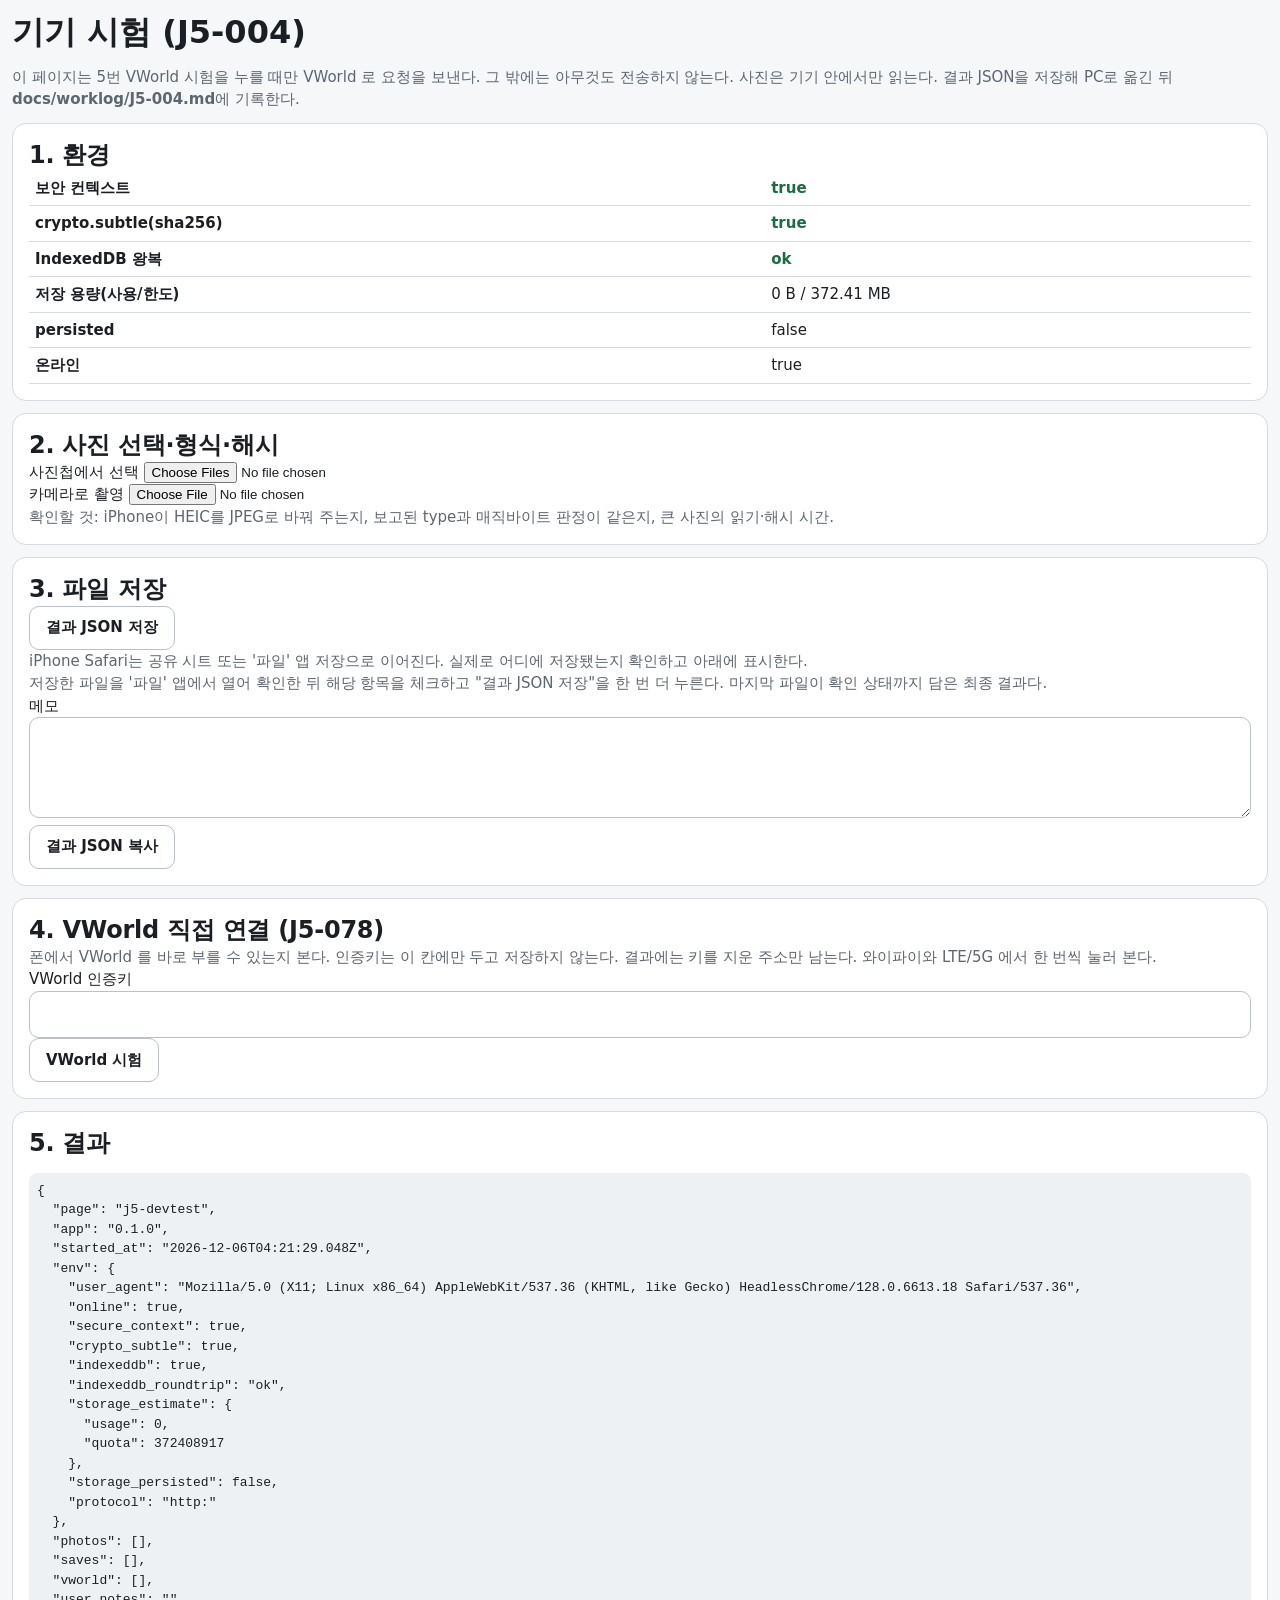
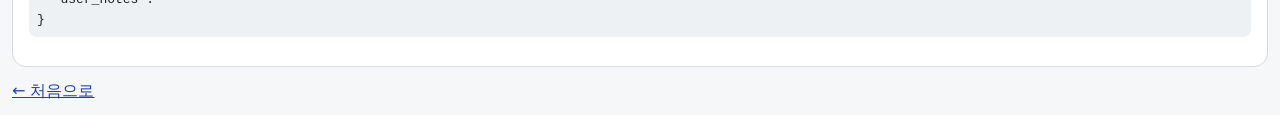
==== commit 1f448a7d: "J5-078: 온라인 필지 조회 1단계, VWorld 연결 시험 (Worker 시험 주소·기기 시험 페이지) 클라우드 작업 환경에서는 VWorld 가 모두 502 를 내(해외 접속" ====
--- a/web/devtest.html
+++ b/web/devtest.html
@@ -3,14 +3,14 @@
 <head>
 <meta charset="utf-8">
 <meta name="viewport" content="width=device-width, initial-scale=1">
-<meta http-equiv="Content-Security-Policy" content="default-src 'self'; img-src 'self' blob:; object-src 'none'; base-uri 'none'; form-action 'none'; connect-src 'none'">
+<meta http-equiv="Content-Security-Policy" content="default-src 'self'; img-src 'self' blob: https://api.vworld.kr; object-src 'none'; base-uri 'none'; form-action 'none'; connect-src https://api.vworld.kr">
 <title>J5 기기 시험</title>
 <link rel="icon" href="favicon.svg" type="image/svg+xml">
 <link rel="stylesheet" href="styles.css">
 </head>
 <body>
 <h1>기기 시험 (J5-004)</h1>
-<p class="muted">이 페이지는 아무것도 전송하지 않는다. 사진은 기기 안에서만 읽는다. 결과 JSON을 저장해 PC로 옮긴 뒤 <code>docs/worklog/J5-004.md</code>에 기록한다.</p>
+<p class="muted">이 페이지는 5번 VWorld 시험을 누를 때만 VWorld 로 요청을 보낸다. 그 밖에는 아무것도 전송하지 않는다. 사진은 기기 안에서만 읽는다. 결과 JSON을 저장해 PC로 옮긴 뒤 <code>docs/worklog/J5-004.md</code>에 기록한다.</p>
 
 <section>
   <h2>1. 환경</h2>
@@ -37,7 +37,16 @@
 </section>
 
 <section>
-  <h2>4. 결과</h2>
+  <h2>4. VWorld 직접 연결 (J5-078)</h2>
+  <p class="muted">폰에서 VWorld 를 바로 부를 수 있는지 본다. 인증키는 이 칸에만 두고 저장하지 않는다. 결과에는 키를 지운 주소만 남는다. 와이파이와 LTE/5G 에서 한 번씩 눌러 본다.</p>
+  <label>VWorld 인증키 <input id="vw-key" type="password" autocomplete="off" autocapitalize="off" spellcheck="false"></label>
+  <button id="vw-run">VWorld 시험</button>
+  <p id="vw-note" class="muted"></p>
+  <img id="vw-tile" alt="VWorld 배경 타일 시험" width="128" height="128" hidden>
+</section>
+
+<section>
+  <h2>5. 결과</h2>
   <pre id="results"></pre>
 </section>
 <p><a href="./">← 처음으로</a></p>
--- a/web/styles.css
+++ b/web/styles.css
@@ -24,6 +24,8 @@
   --danger: #a12a24;
   --danger-soft: #fbe9e7;
   --map-bg: #eceff1;
+  --chart-1: #2a78d6;    /* 그래프 계열 1: 거래 점 (J5-067, 시각화 검증기로 밝은·어두운 면 모두 통과) */
+  --chart-2: #eb6834;    /* 그래프 계열 2: 공시지가 선 */
   --bm-road: #ffffff;
   --bm-building: #dce1e5;
   --shadow-float: 0 1px 2px rgba(16, 24, 32, .12), 0 6px 20px rgba(16, 24, 32, .10);
@@ -58,6 +60,7 @@
     --blue: #8ea6ff; --blue-ink: #0d1430; --blue-soft: #1e2747; --cad: #f07a6e; --marker: #ffe14d; --marker-ink: #2b2500;
     --ok: #74c99c; --ok-soft: #173023; --warn: #e8ad52; --warn-soft: #33270f; --danger: #f28b82; --danger-soft: #3a1f1d;
     --map-bg: #161a1e; --bm-road: #2a3036; --bm-building: #303841;
+    --chart-1: #3987e5; --chart-2: #d95926;
     --shadow-float: 0 0 0 1px #2e353d, 0 6px 20px rgba(0, 0, 0, .4); --shadow-sheet: 0 -1px 0 #2e353d, 0 -8px 28px rgba(0, 0, 0, .45);
   }
 }
@@ -95,6 +98,9 @@
 .appbar-inner { height: var(--appbar-h); padding: 0 var(--s-4); display: flex; align-items: center; gap: var(--s-3); max-width: 1200px; margin-inline: auto; }
 .wordmark { font-size: var(--t-s); font-weight: 700; letter-spacing: -.01em; }
 .mode-badge { margin-left: auto; border-radius: var(--r-pill); padding: 3px 11px; font-size: var(--t-xs); font-weight: 700; color: var(--pencil); border: 1.5px dashed var(--rule-strong); white-space: nowrap; }
+/* J5-077: 연습용 자료 버튼·안내는 ?demo=1 로 켠 폰에서만 */
+body:not(.demo) .demo-only { display: none !important; }
+.mode-badge[hidden] { display: none; }
 .mode-badge.mode-private_real { color: var(--blue-ink); background: var(--blue); border: 1.5px solid var(--blue); }
 .banner { display: block; padding: 8px var(--s-4); font-size: var(--t-s); font-weight: 600; }
 .banner-offline { background: var(--warn-soft); color: var(--warn); border-top: 1px solid var(--rule); }
@@ -217,6 +223,7 @@
 .chip:disabled { opacity: .5; }
 .map-tools { position: absolute; top: var(--s-3); right: var(--s-3); display: grid; gap: var(--s-2); }
 .map-tools .tool { width: var(--touch); }
+.pick-tool svg { display: block; margin: auto; fill: none; stroke: currentColor; stroke-width: 2; stroke-linecap: round; }
 .zone-legend { max-width: 100%; background: var(--sheet); padding: 6px 10px; border-radius: 10px; box-shadow: var(--shadow-float); }
 .field-sheet { position: absolute; left: 0; right: 0; bottom: 0; z-index: 5; background: var(--sheet); border-radius: var(--r-sheet) var(--r-sheet) 0 0; box-shadow: var(--shadow-sheet); display: flex; flex-direction: column; max-height: 62%; transition: max-height .22s ease; }
 .field-sheet[data-state="peek"] .sheet-body { display: none; }
@@ -346,6 +353,56 @@
 .layer-locate { pointer-events: none; }
 .locate-ring { fill: var(--blue); fill-opacity: .12; stroke: var(--blue); stroke-opacity: .5; stroke-width: 1; }
 .locate-dot { fill: var(--blue); stroke: #fff; stroke-width: 2.5; }
+/* 자리 고르기 (J5-062): 가운데 십자와 위 막대 */
+/* 실거래 꼬리표 (J5-063): 종류 칸(먹)과 값 칸(시트), 번지대는 점선 */
+.deal { cursor: pointer; }
+.deal-bg { fill: var(--sheet); stroke: var(--ink); stroke-width: 1; }
+.deal-kind-bg { fill: var(--ink); }
+.deal-kind { fill: var(--paper); font-size: 12px; font-weight: 700; }
+.deal-value { fill: var(--ink); font-size: 13px; font-weight: 700; font-variant-numeric: tabular-nums; }
+.deal.masked .deal-bg { stroke-dasharray: 4 3; }
+.deal.masked .deal-kind-bg { fill: var(--pencil); }
+.deal-legend { display: flex; flex-wrap: wrap; align-items: center; gap: 6px; padding: 6px 8px; background: var(--sheet); border: 1px solid var(--rule); border-radius: 12px; box-shadow: var(--shadow-float); font-size: var(--t-xs); }
+.deal-seg { display: inline-flex; border: 1px solid var(--rule); border-radius: var(--r-pill); overflow: hidden; }
+.deal-seg-btn { min-height: var(--touch); padding: 0 10px; border: none; background: transparent; color: var(--ink); font-size: var(--t-xs); font-weight: 700; }
+.deal-seg-btn[aria-pressed="true"] { background: var(--ink); color: var(--paper); }
+.deal-years { width: auto; flex: 0 0 auto; min-height: var(--touch); font-size: var(--t-xs); }
+.deal-count { color: var(--pencil); flex: 1 1 120px; min-width: 0; }   /* 종류 고르기(J5-066) 옆에 붙고 그 안에서 줄을 바꾼다 (실거래 줄을 두 줄로) */
+/* 주변 사례 (J5-064) */
+/* 주변 사례 추이 (J5-067): 얇은 표시, 회색 실선 격자, 글자는 글자 색(계열 색을 입히지 않는다) */
+.comps-chart { margin: var(--s-2) 0 0; }
+svg.chart { display: block; width: 100%; height: 180px; touch-action: pan-y; }
+.chart-grid line { stroke: var(--rule); stroke-width: 1; }
+.chart-tick text { fill: var(--pencil); font-size: 11px; }
+.chart-tick text.chart-direct { fill: var(--pencil); font-weight: 700; }
+.chart-line path { fill: none; stroke: var(--chart-2); stroke-width: 2; stroke-linejoin: round; stroke-linecap: round; }
+.chart-pt { cursor: pointer; outline: none; }
+.chart-pt .hit { fill: transparent; }
+.chart-pt .dot { fill: var(--chart-1); stroke: var(--sheet); stroke-width: 2; }
+.chart-pt.on .dot, .chart-pt:focus-visible .dot { stroke: var(--ink); stroke-width: 3; }
+.comps-chart figcaption { display: grid; gap: 2px; font-size: var(--t-xs); }
+.chart-legend { display: flex; flex-wrap: wrap; gap: 4px 12px; color: var(--ink); }
+.chart-key { display: inline-flex; align-items: center; gap: 6px; }
+.key-dot { width: 9px; height: 9px; border-radius: 50%; background: var(--chart-1); }
+.key-dot.big { width: 12px; height: 12px; }
+.key-line { width: 16px; height: 2px; border-radius: 1px; background: var(--chart-2); }
+/* 연도별 시세 막대 (J5-071): 같은 계열 색, 사례가 적은 해·덜 받은 해는 테두리만 (옅은 색은 면 대비가 모자라 쓰지 않는다) */
+.chart-bar { cursor: pointer; outline: none; }
+.chart-bar .hit { fill: transparent; }
+.chart-bar .bar { fill: var(--chart-1); stroke: var(--chart-1); stroke-width: 1.5; }
+.chart-bar.few .bar { fill: var(--sheet); stroke-dasharray: 3 2; }
+.chart-bar.on .bar, .chart-bar:focus-visible .bar { stroke: var(--ink); stroke-width: 2.5; }
+.key-bar { width: 10px; height: 10px; border-radius: 2px; background: var(--chart-1); border: 1.5px solid var(--chart-1); }
+.key-bar.few { background: var(--sheet); border-style: dashed; }
+.comps-chart > .sub-title { margin-bottom: 0; }
+table.chart-table { width: 100%; border-collapse: collapse; font-size: var(--t-xs); }
+table.chart-table th, table.chart-table td { text-align: left; padding: 4px 6px 4px 0; border-top: 1px solid var(--rule); }
+.comps-scope { display: flex; align-items: center; justify-content: space-between; gap: var(--s-2); margin: 0; }
+.layer-pick { pointer-events: none; }   /* 십자는 누르기를 받지 않는다 */
+.pick-ring { fill: none; stroke: var(--blue); stroke-width: 2.5; }
+.pick-line { stroke: var(--blue); stroke-width: 2.5; }
+.pick-bar { width: 100%; max-width: 480px; display: grid; gap: var(--s-2); padding: var(--s-3); background: var(--sheet); border: 1px solid var(--rule); border-radius: 12px; box-shadow: var(--shadow-float); }
+.pick-help { margin: 0; color: var(--pencil); font-size: var(--t-xs); }
 
 /* ---- 기록·설정 화면 ---- */
 .view-page { max-width: var(--content-max); margin-inline: auto; padding: var(--s-5) var(--s-4) var(--s-6); display: grid; gap: var(--s-5); align-content: start; }
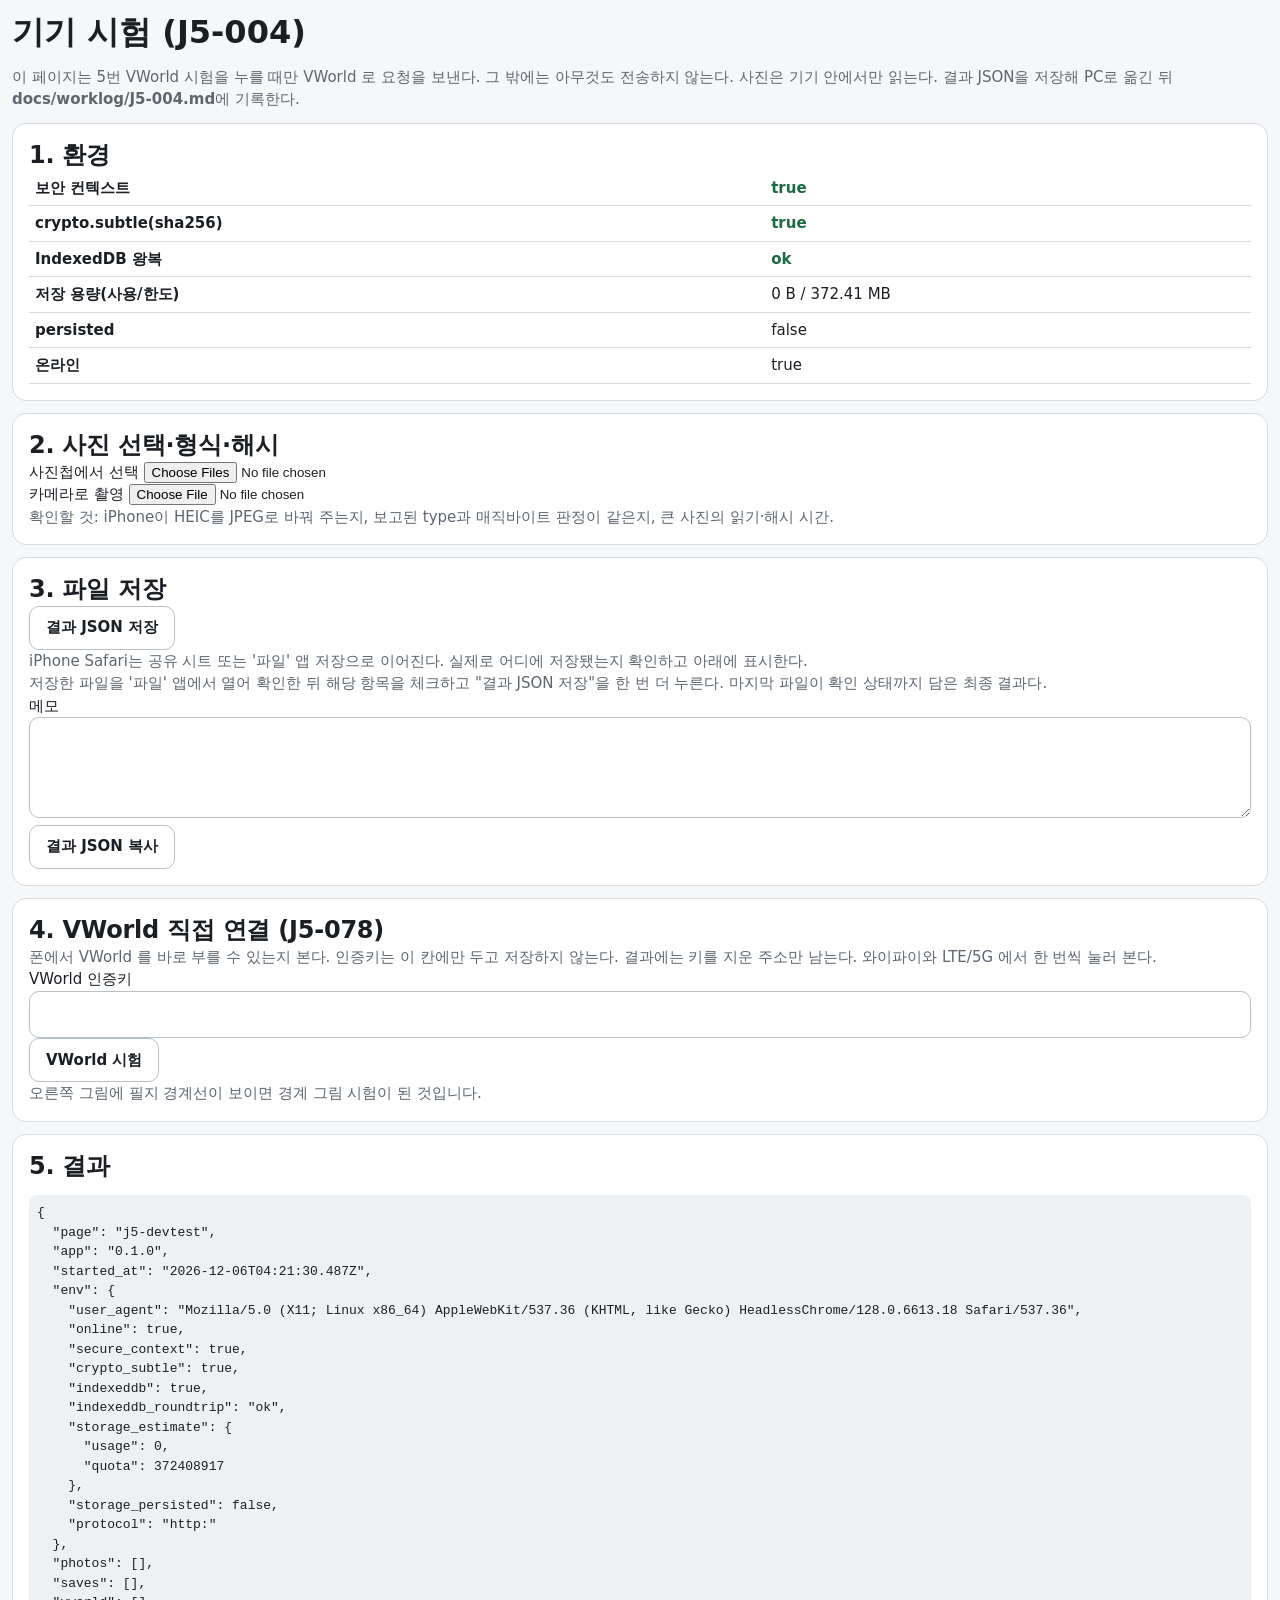
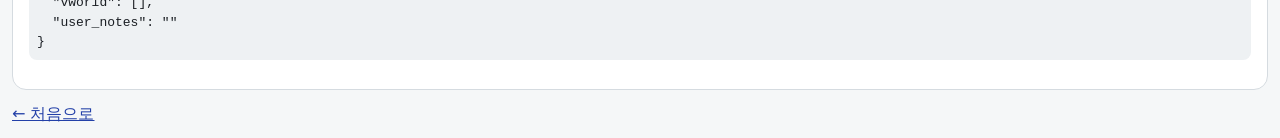
==== commit 20818cbd: "J5-078 1b: VWorld 실측 반영, Worker 제거와 격리 프레임 JSONP·경계 그림 시험 실측: Cloudflare Worker(도쿄 NRT)에서 VWorld 요청은" ====
--- a/web/devtest.html
+++ b/web/devtest.html
@@ -43,6 +43,8 @@
   <button id="vw-run">VWorld 시험</button>
   <p id="vw-note" class="muted"></p>
   <img id="vw-tile" alt="VWorld 배경 타일 시험" width="128" height="128" hidden>
+  <img id="vw-wms" alt="VWorld 필지 경계 그림 시험" width="128" height="128" hidden>
+  <p class="muted">오른쪽 그림에 필지 경계선이 보이면 경계 그림 시험이 된 것입니다.</p>
 </section>
 
 <section>
